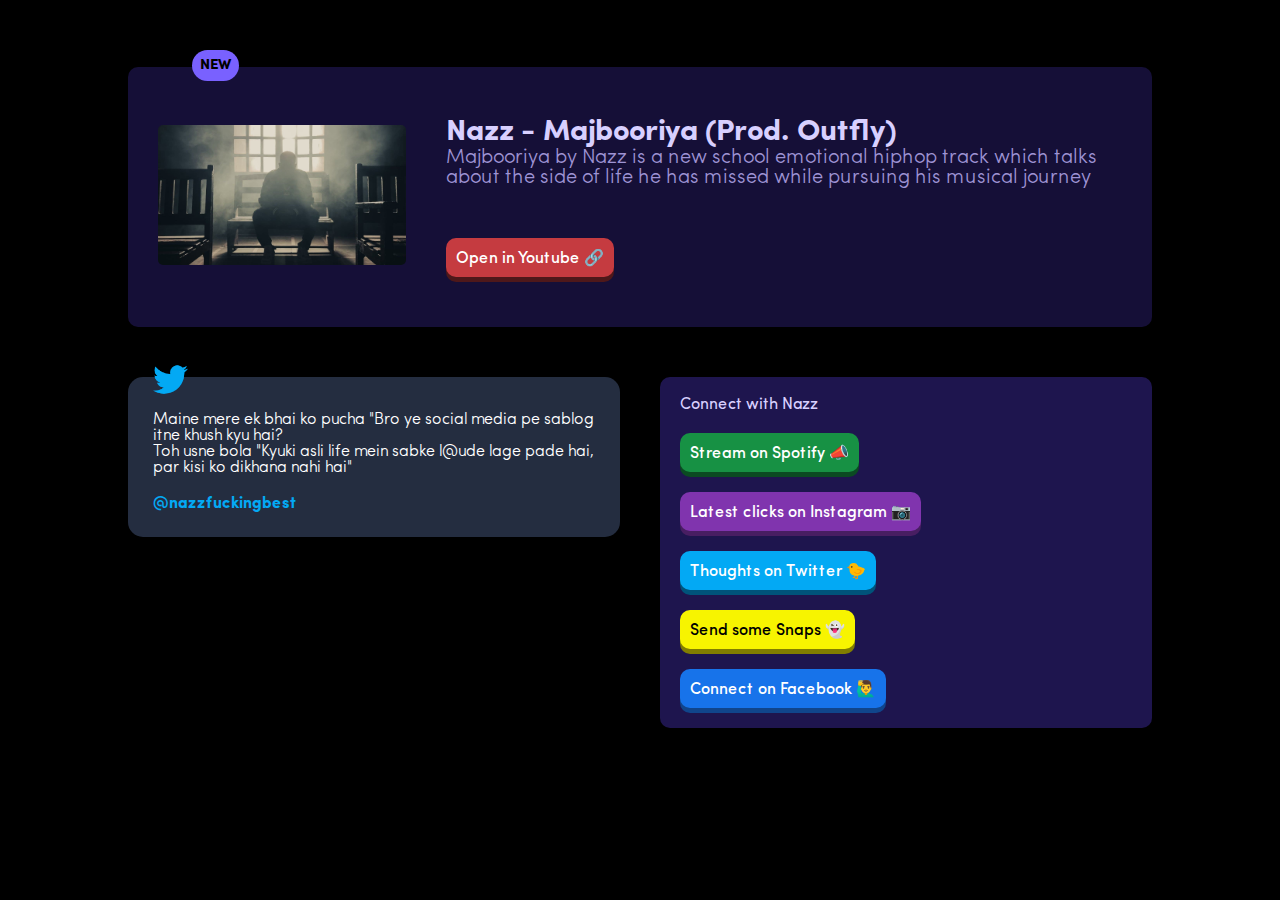
==== index.html @ 1843795e "Version 1" ====
<!DOCTYPE html>
<html lang="en">
  <head>
    <meta charset="UTF-8" />
    <meta http-equiv="X-UA-Compatible" content="IE=edge" />
    <meta name="viewport" content="width=device-width, initial-scale=1.0" />
    <title>Nazz</title>
    <link rel="stylesheet" href="assets/fonts/stylesheet.css" />
    <link rel="stylesheet" href="style.css" />
    <link rel="stylesheet" href="style-425.css" />
  </head>
  <body>
    <!-- <header>
        <p id="header-title">
           Nazz Fucking Best
        </p>
    </header> -->
    <div id="div-1">
      <div id="yt-head">
        <p id="yt-head-1">NEW</p>
      </div>
      <div id="youtube-wrap">
        <div id="thumbnail-div">
          <img
            id="yt-thumb"
            src="assets/images/majborriyathumb.jpg"
            alt="Youtube Thumbnail"
          />
        </div>
        <div id="yt-details-div">
          <p id="yt-title">Nazz - Majbooriya (Prod. Outfly)</p>
          <p id="yt-description">Majbooriya by Nazz is a new school emotional hiphop track which talks about the side of life he has missed while pursuing his musical journey</p>
          <div id="yt-bt-div">
            <p>Open in Youtube 🔗</p>
          </div>
        </div>
      </div>
    </div>
    <div id="div-2">
        <div id="tweet-wrap">
            <img id="d2-t-icon" src="assets/images/twitter.png" alt="" srcset="">
            <p id="tweet-text">
                Maine mere ek bhai ko pucha "Bro ye social media pe sablog itne khush kyu hai? <br/>Toh usne bola "Kyuki asli life mein sabke l@ude lage pade hai, par kisi ko dikhana nahi hai"
            </p>
            <a href="https://twitter.com/nazzfuckingbest"><p id="twt-name">@nazzfuckingbest</p></a>
        </div>
        <div id="social-wrap">
            <p>Connect with Nazz</p>
            <div>
                <div class="soc-button"><p>Stream on Spotify 📣</p></div>
                <div class="soc-button"><p>Latest clicks on Instagram 📷</p></div>
                <div class="soc-button"><p>Thoughts on Twitter 🐤</p></div>
                <div class="soc-button"><p>Send some Snaps 👻</p></div>
                <div class="soc-button"><p>Connect on Facebook 🙋‍♂️</p></div>
            </div>
        </div>
    </div>
  </body>
  <script src="script.js"></script>
</html>
---- assets/fonts/stylesheet.css ----
@font-face {
    font-family: 'Recoleta';
    src: url('Recoleta-Regular.eot');
    src: local('Recoleta Regular'), local('Recoleta-Regular'),
        url('Recoleta-Regular.eot?#iefix') format('embedded-opentype'),
        url('Recoleta-Regular.woff') format('woff'),
        url('Recoleta-Regular.ttf') format('truetype');
    font-weight: normal;
    font-style: normal;
}

@font-face {
    font-family: 'Recoleta Alt';
    src: url('RecoletaAlt-Medium.eot');
    src: local('Recoleta Alt Medium'), local('RecoletaAlt-Medium'),
        url('RecoletaAlt-Medium.eot?#iefix') format('embedded-opentype'),
        url('RecoletaAlt-Medium.woff') format('woff'),
        url('RecoletaAlt-Medium.ttf') format('truetype');
    font-weight: 500;
    font-style: normal;
}

@font-face {
    font-family: 'Recoleta Alt';
    src: url('RecoletaAlt-Black.eot');
    src: local('Recoleta Alt Black'), local('RecoletaAlt-Black'),
        url('RecoletaAlt-Black.eot?#iefix') format('embedded-opentype'),
        url('RecoletaAlt-Black.woff') format('woff'),
        url('RecoletaAlt-Black.ttf') format('truetype');
    font-weight: 900;
    font-style: normal;
}

@font-face {
    font-family: 'Recoleta';
    src: url('Recoleta-Medium.eot');
    src: local('Recoleta Medium'), local('Recoleta-Medium'),
        url('Recoleta-Medium.eot?#iefix') format('embedded-opentype'),
        url('Recoleta-Medium.woff') format('woff'),
        url('Recoleta-Medium.ttf') format('truetype');
    font-weight: 500;
    font-style: normal;
}

@font-face {
    font-family: 'Recoleta Alt';
    src: url('RecoletaAlt-Thin.eot');
    src: local('Recoleta Alt Thin'), local('RecoletaAlt-Thin'),
        url('RecoletaAlt-Thin.eot?#iefix') format('embedded-opentype'),
        url('RecoletaAlt-Thin.woff') format('woff'),
        url('RecoletaAlt-Thin.ttf') format('truetype');
    font-weight: 100;
    font-style: normal;
}

@font-face {
    font-family: 'Recoleta';
    src: url('Recoleta-Thin.eot');
    src: local('Recoleta Thin'), local('Recoleta-Thin'),
        url('Recoleta-Thin.eot?#iefix') format('embedded-opentype'),
        url('Recoleta-Thin.woff') format('woff'),
        url('Recoleta-Thin.ttf') format('truetype');
    font-weight: 100;
    font-style: normal;
}

@font-face {
    font-family: 'Recoleta Alt';
    src: url('RecoletaAlt-SemiBold.eot');
    src: local('Recoleta Alt SemiBold'), local('RecoletaAlt-SemiBold'),
        url('RecoletaAlt-SemiBold.eot?#iefix') format('embedded-opentype'),
        url('RecoletaAlt-SemiBold.woff') format('woff'),
        url('RecoletaAlt-SemiBold.ttf') format('truetype');
    font-weight: 600;
    font-style: normal;
}

@font-face {
    font-family: 'Recoleta Alt';
    src: url('RecoletaAlt-Bold.eot');
    src: local('Recoleta Alt Bold'), local('RecoletaAlt-Bold'),
        url('RecoletaAlt-Bold.eot?#iefix') format('embedded-opentype'),
        url('RecoletaAlt-Bold.woff') format('woff'),
        url('RecoletaAlt-Bold.ttf') format('truetype');
    font-weight: bold;
    font-style: normal;
}

@font-face {
    font-family: 'Recoleta';
    src: url('Recoleta-Black.eot');
    src: local('Recoleta Black'), local('Recoleta-Black'),
        url('Recoleta-Black.eot?#iefix') format('embedded-opentype'),
        url('Recoleta-Black.woff') format('woff'),
        url('Recoleta-Black.ttf') format('truetype');
    font-weight: 900;
    font-style: normal;
}

@font-face {
    font-family: 'Recoleta';
    src: url('Recoleta-SemiBold.eot');
    src: local('Recoleta SemiBold'), local('Recoleta-SemiBold'),
        url('Recoleta-SemiBold.eot?#iefix') format('embedded-opentype'),
        url('Recoleta-SemiBold.woff') format('woff'),
        url('Recoleta-SemiBold.ttf') format('truetype');
    font-weight: 600;
    font-style: normal;
}

@font-face {
    font-family: 'Recoleta';
    src: url('Recoleta-Bold.eot');
    src: local('Recoleta Bold'), local('Recoleta-Bold'),
        url('Recoleta-Bold.eot?#iefix') format('embedded-opentype'),
        url('Recoleta-Bold.woff') format('woff'),
        url('Recoleta-Bold.ttf') format('truetype');
    font-weight: bold;
    font-style: normal;
}

@font-face {
    font-family: 'Recoleta Alt';
    src: url('RecoletaAlt-Light.eot');
    src: local('Recoleta Alt Light'), local('RecoletaAlt-Light'),
        url('RecoletaAlt-Light.eot?#iefix') format('embedded-opentype'),
        url('RecoletaAlt-Light.woff') format('woff'),
        url('RecoletaAlt-Light.ttf') format('truetype');
    font-weight: 300;
    font-style: normal;
}

@font-face {
    font-family: 'Recoleta Alt';
    src: url('RecoletaAlt-Regular.eot');
    src: local('Recoleta Alt Regular'), local('RecoletaAlt-Regular'),
        url('RecoletaAlt-Regular.eot?#iefix') format('embedded-opentype'),
        url('RecoletaAlt-Regular.woff') format('woff'),
        url('RecoletaAlt-Regular.ttf') format('truetype');
    font-weight: normal;
    font-style: normal;
}

@font-face {
    font-family: 'Recoleta';
    src: url('Recoleta-Light.eot');
    src: local('Recoleta Light'), local('Recoleta-Light'),
        url('Recoleta-Light.eot?#iefix') format('embedded-opentype'),
        url('Recoleta-Light.woff') format('woff'),
        url('Recoleta-Light.ttf') format('truetype');
    font-weight: 300;
    font-style: normal;
}

/* This stylesheet generated by Transfonter (https://transfonter.org) on December 7, 2017 3:12 PM */

@font-face {
    font-family: 'Sofia Pro';
    src: url('SofiaProBold.eot');
    src: local('Sofia Pro Bold'), local('SofiaProBold'),
        url('SofiaProBold.eot?#iefix') format('embedded-opentype'),
        url('SofiaProBold.woff') format('woff'),
        url('SofiaProBold.ttf') format('truetype');
    font-weight: bold;
    font-style: normal;
}

@font-face {
    font-family: 'Sofia Pro';
    src: url('SofiaProExtraLight.eot');
    src: local('Sofia Pro ExtraLight'), local('SofiaProExtraLight'),
        url('SofiaProExtraLight.eot?#iefix') format('embedded-opentype'),
        url('SofiaProExtraLight.woff') format('woff'),
        url('SofiaProExtraLight.ttf') format('truetype');
    font-weight: 200;
    font-style: normal;
}

@font-face {
    font-family: 'Sofia Pro';
    src: url('SofiaProBold-Italic.eot');
    src: local('Sofia Pro Bold Italic'), local('SofiaProBold-Italic'),
        url('SofiaProBold-Italic.eot?#iefix') format('embedded-opentype'),
        url('SofiaProBold-Italic.woff') format('woff'),
        url('SofiaProBold-Italic.ttf') format('truetype');
    font-weight: bold;
    font-style: italic;
}

@font-face {
    font-family: 'Sofia Pro';
    src: url('SofiaProRegular.eot');
    src: local('Sofia Pro Regular'), local('SofiaProRegular'),
        url('SofiaProRegular.eot?#iefix') format('embedded-opentype'),
        url('SofiaProRegular.woff') format('woff'),
        url('SofiaProRegular.ttf') format('truetype');
    font-weight: normal;
    font-style: normal;
}

@font-face {
    font-family: 'Sofia Pro';
    src: url('SofiaProMedium-Italic.eot');
    src: local('Sofia Pro Medium Italic'), local('SofiaProMedium-Italic'),
        url('SofiaProMedium-Italic.eot?#iefix') format('embedded-opentype'),
        url('SofiaProMedium-Italic.woff') format('woff'),
        url('SofiaProMedium-Italic.ttf') format('truetype');
    font-weight: 500;
    font-style: italic;
}

@font-face {
    font-family: 'Sofia Pro';
    src: url('SofiaProExtraLight-Italic.eot');
    src: local('Sofia Pro ExtraLight Italic'), local('SofiaProExtraLight-Italic'),
        url('SofiaProExtraLight-Italic.eot?#iefix') format('embedded-opentype'),
        url('SofiaProExtraLight-Italic.woff') format('woff'),
        url('SofiaProExtraLight-Italic.ttf') format('truetype');
    font-weight: 200;
    font-style: italic;
}

@font-face {
    font-family: 'Sofia Pro';
    src: url('SofiaProMedium.eot');
    src: local('Sofia Pro Medium'), local('SofiaProMedium'),
        url('SofiaProMedium.eot?#iefix') format('embedded-opentype'),
        url('SofiaProMedium.woff') format('woff'),
        url('SofiaProMedium.ttf') format('truetype');
    font-weight: 500;
    font-style: normal;
}

@font-face {
    font-family: 'Sofia Pro';
    src: url('SofiaProUltraLight-Italic.eot');
    src: local('Sofia Pro UltraLight Italic'), local('SofiaProUltraLight-Italic'),
        url('SofiaProUltraLight-Italic.eot?#iefix') format('embedded-opentype'),
        url('SofiaProUltraLight-Italic.woff') format('woff'),
        url('SofiaProUltraLight-Italic.ttf') format('truetype');
    font-weight: 200;
    font-style: italic;
}

@font-face {
    font-family: 'Sofia Pro';
    src: url('SofiaProLight-Italic.eot');
    src: local('Sofia Pro Light Italic'), local('SofiaProLight-Italic'),
        url('SofiaProLight-Italic.eot?#iefix') format('embedded-opentype'),
        url('SofiaProLight-Italic.woff') format('woff'),
        url('SofiaProLight-Italic.ttf') format('truetype');
    font-weight: 300;
    font-style: italic;
}

@font-face {
    font-family: 'Sofia Pro';
    src: url('SofiaProBlack.eot');
    src: local('Sofia Pro Black'), local('SofiaProBlack'),
        url('SofiaProBlack.eot?#iefix') format('embedded-opentype'),
        url('SofiaProBlack.woff') format('woff'),
        url('SofiaProBlack.ttf') format('truetype');
    font-weight: 900;
    font-style: normal;
}

@font-face {
    font-family: 'Sofia Pro';
    src: url('SofiaProUltraLight.eot');
    src: local('Sofia Pro UltraLight'), local('SofiaProUltraLight'),
        url('SofiaProUltraLight.eot?#iefix') format('embedded-opentype'),
        url('SofiaProUltraLight.woff') format('woff'),
        url('SofiaProUltraLight.ttf') format('truetype');
    font-weight: 200;
    font-style: normal;
}

@font-face {
    font-family: 'Sofia Pro';
    src: url('SofiaProBlack-Italic.eot');
    src: local('Sofia Pro Black Italic'), local('SofiaProBlack-Italic'),
        url('SofiaProBlack-Italic.eot?#iefix') format('embedded-opentype'),
        url('SofiaProBlack-Italic.woff') format('woff'),
        url('SofiaProBlack-Italic.ttf') format('truetype');
    font-weight: 900;
    font-style: italic;
}

@font-face {
    font-family: 'Sofia Pro Semi';
    src: url('SofiaProSemiBold-Italic.eot');
    src: local('Sofia Pro Semi Bold Italic'), local('SofiaProSemiBold-Italic'),
        url('SofiaProSemiBold-Italic.eot?#iefix') format('embedded-opentype'),
        url('SofiaProSemiBold-Italic.woff') format('woff'),
        url('SofiaProSemiBold-Italic.ttf') format('truetype');
    font-weight: 600;
    font-style: italic;
}

@font-face {
    font-family: 'Sofia Pro';
    src: url('SofiaProLight.eot');
    src: local('Sofia Pro Light'), local('SofiaProLight'),
        url('SofiaProLight.eot?#iefix') format('embedded-opentype'),
        url('SofiaProLight.woff') format('woff'),
        url('SofiaProLight.ttf') format('truetype');
    font-weight: 300;
    font-style: normal;
}

@font-face {
    font-family: 'Sofia Pro Semi';
    src: url('SofiaProSemiBold.eot');
    src: local('Sofia Pro Semi Bold'), local('SofiaProSemiBold'),
        url('SofiaProSemiBold.eot?#iefix') format('embedded-opentype'),
        url('SofiaProSemiBold.woff') format('woff'),
        url('SofiaProSemiBold.ttf') format('truetype');
    font-weight: 600;
    font-style: normal;
}

@font-face {
    font-family: 'Sofia Pro';
    src: url('SofiaProRegular-Italic.eot');
    src: local('Sofia Pro Regular Italic'), local('SofiaProRegular-Italic'),
        url('SofiaProRegular-Italic.eot?#iefix') format('embedded-opentype'),
        url('SofiaProRegular-Italic.woff') format('woff'),
        url('SofiaProRegular-Italic.ttf') format('truetype');
    font-weight: normal;
    font-style: italic;
}
---- style.css ----
*{
    padding: 0;
    margin: 0;
    box-sizing: border-box;

    -webkit-tap-highlight-color: transparent;
    -webkit-touch-callout: none;
    -webkit-user-select: none; 
     -khtml-user-select: none; 
       -moz-user-select: none; 
        -ms-user-select: none; 
            user-select: none; 
            outline: none !important;

    --white: white;
    --black: black;

    /* --color-1: #27104e;
    --color-2: #64379f;
    --color-3: #9854cb;
    --color-4: #ddacf5;
    --color-5: #75e8e7; */

    --color-1: #1e154e;
    --color-2: #150f37;
    --color-3: #d8d0ff;
    --color-3-1: #9e93d4;
    --color-4: #b0a2ff;
    --color-5: #7961ff;
    --color-5-1: #403298;
    --color-6: #f6656a;
    --color-6-1: #87373a;
    --color-6: #c53b40;
    --color-6-1: #4e181a;
    --color-7: #cbfdd3;
    --color-8: #242D40;
    --color-9: #9bb0db;
    --color-10: #03A9F4;
    --color-10-1: #00537a;
    --color-11: #179144;
    --color-11-1: #0b4a22;
    --color-12: #8034AE;
    --color-12-1: #481e62;
    --color-14: #F7F400;
    --color-14-1: #817e00;
    --color-15: #1773EA;
    --color-15-1: #10458b;
}

body{
    font-family: "Sofia Pro";
    display: flex;
    flex-direction: column;
    align-items: center;
    min-height: 100vh;
    background: var(--color-2);
    background: var(--black);
}

header{
    padding: 15px;
}

#header-title{
    font-family: "Recoleta";
    font-weight: 600;
    font-size: 25px;
    color: var(--color-3);
    color: var(--white);
    color: var(--color-6);
}

#div-1{
    display: flex;
    flex-direction: column;
    align-items: center;
    justify-content: center;
    margin-top: 50px;
}

#youtube-wrap{
    display: flex;
    flex-direction: row;
    align-items: center;
    /* justify-content: center; */
    width: 80% ;
    overflow: hidden;
    background: var(--color-2);
    padding: 20px;
    border-radius: 10px;
    color: var(--color-3);
}

#thumbnail-div{
    margin: 10px;
    width: 50%;
    overflow: hidden;
}

#yt-thumb{
    width: 100%;
    border-radius: 5px;
}

#yt-details-div{
    padding: 30px;
}

#yt-title{
    font-size: 30px;
    font-weight: 600;
}

#yt-description{
    font-size: 20px;
    font-weight: 300;
    color: var(--color-3-1);
}

#yt-bt-div{
    transition: 0.1s ease;
    margin-top: 50px;
    background: var(--color-6);
    width: max-content;
    padding: 10px;
    border-radius: 10px;
    box-shadow: 0px 5px 0px 0px var(--color-6-1);
    color: var(--white);
    font-weight: 500;
    cursor: pointer;
}

#yt-bt-div:active, #yt-bt-div:focus{
    box-shadow: none;
    translate: 0px 5px;
}

#yt-head{
    display: flex;
    flex-direction: row;
    width: 70%;
    margin-bottom: -14px;
    z-index: 2;
    /* align-items: center; */
    /* justify-content: center; */
}

#yt-head-1{
    background: var(--color-5);
    color: var(--black);
    padding: 8px;
    border-radius: 100px;
    font-size: 15px;
    font-weight: 600;
}

#div-2{
    display: flex;
    flex-direction: row;
    width: 100%;
    padding: 50px 10% 50px 10%;
    justify-content: space-between;
}

#tweet-wrap, #social-wrap{
    width: 48%;
    height: max-content;
}

#tweet-wrap{
    position: relative;
    background: var(--color-8);
    border-radius: 15px;
    padding: 25px;
    padding-top: 35px;
}

#d2-t-icon{
    height: 35px;
    position: absolute;
    top: -15px;
    left: 25px;
}

#tweet-text{
    color: var(--color-7);
    color: var(--white);
    font-weight: 300;
}

#twt-name{
    margin-top: 20px;
    font-weight: 600;
    color: var(--color-10);
}

#tweet-wrap a{
    text-decoration: none;
}

#social-wrap{
    border-radius: 10px;
    background: var(--color-1);
    padding: 20px;
    color: var(--color-3);
}

#soc-snap{
    padding: 10px;
    height: 70px;
    filter: drop-shadow(0px 5px 0px var(--black));
}

.soc-button{
    transition: 0.1s ease;
    padding: 10px;
    background: var(--color-6);
    width: max-content;
    border-radius: 10px;
    margin-top: 20px;
    box-shadow: 0px 5px 0px var(--color-6-1);
    font-weight: 500;
    color: var(--white);
    cursor: pointer;
}

.soc-button:nth-child(1){
    background: var(--color-11);
    box-shadow: 0px 5px 0px var(--color-11-1);
}

.soc-button:nth-child(2){
    background: var(--color-12);
    box-shadow: 0px 5px 0px var(--color-12-1);
}

.soc-button:nth-child(3){
    background: var(--color-10);
    box-shadow: 0px 5px 0px var(--color-10-1);
}

.soc-button:nth-child(4){
    background: var(--color-14);
    box-shadow: 0px 5px 0px var(--color-14-1);
    color: var(--black);
}

.soc-button:nth-child(5){
    background: var(--color-15);
    box-shadow: 0px 5px 0px var(--color-15-1);
}


.soc-button:active, .soc-button:focus{
    box-shadow: none;
    translate: 0px 5px;
}
---- style-425.css ----
@media (max-width:425px) {
    
    #div-1{
        margin-top: 30px;
    }

    #youtube-wrap{
        display: flex;
        flex-direction: column;
        width: 90%;
    }

    #thumbnail-div{
        width: 100%;
        overflow: hidden;
        margin: 0;
    }

    #yt-details-div{
        margin-top: 20px;
        padding: 0;
    }

    #yt-title{
        font-size: 25px;
        font-weight: 600;
    }
    
    #yt-description{
        font-size: 15px;
        margin-top: 10px;
    }

    #yt-bt-div{
        margin-top: 30px;
    }

    #yt-head{
        width: 80%;
        font-size: 12px;
        margin-bottom: -10px;
    }

    #div-2{
        flex-direction: column;
        padding: 50px 5% 50px 5%;
    }

    #tweet-wrap, #social-wrap{
        width: 100%;
        margin-bottom: 40px;
    }
}
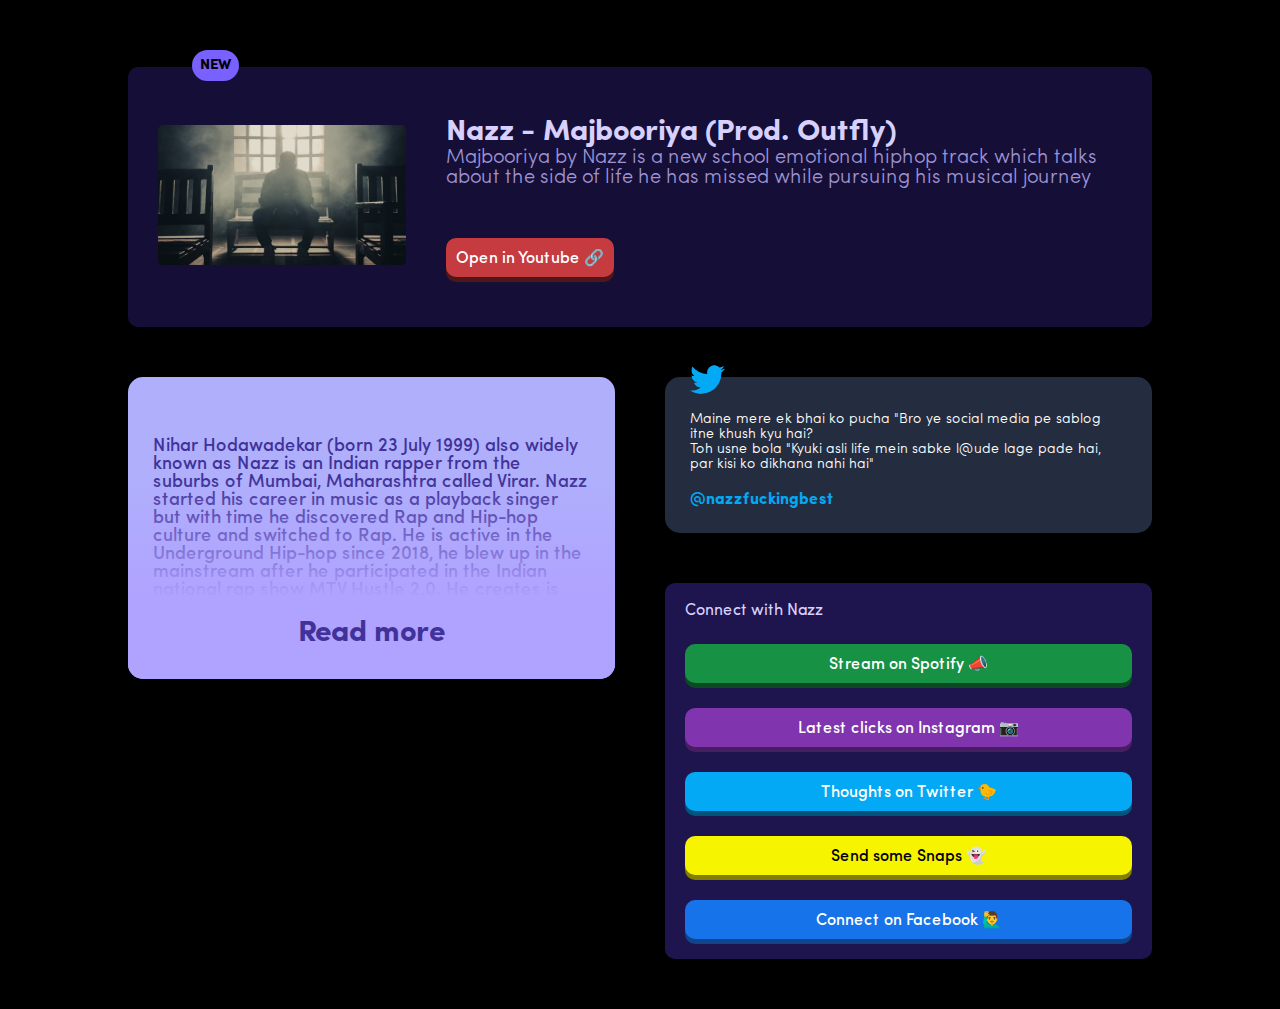
==== commit be57d3e3: "Update 2 batch 1" ====
--- a/index.html
+++ b/index.html
@@ -37,13 +37,34 @@
       </div>
     </div>
     <div id="div-2">
+      <div>
+        <div id="bio-wrap">
+          <div id="bio-img-div">
+            <img id="bio-img" src="assets/images/nazzwithcarcropped.png" alt="" srcset="">
+            <div id="bio-text-div">
+            <p id="bio-img-text">Nazz's life</p>
+          </div>
+          </div>
+          <div id="bio-info">
+            <p id="bio-text-1">
+              Nihar Hodawadekar (born 23 July 1999) also widely known as Nazz is an Indian rapper from the suburbs of Mumbai, Maharashtra called Virar. Nazz started his career in music as a playback singer but with time he discovered Rap and Hip-hop culture and switched to Rap. He is active in the Underground Hip-hop since 2018, he blew up in the mainstream after he participated in the Indian national rap show MTV Hustle 2.0. He creates is music across various sub-genres of Hihop and is a prominent veteran of Mumbai Underground Hip-hop scene.
+            </p>
+          </div>
+          <div id="read-more-div">
+            <p id="read-more">Read more</p>
+          </div>
+        </div>
+      </div>
+
+      <div>
         <div id="tweet-wrap">
-            <img id="d2-t-icon" src="assets/images/twitter.png" alt="" srcset="">
-            <p id="tweet-text">
-                Maine mere ek bhai ko pucha "Bro ye social media pe sablog itne khush kyu hai? <br/>Toh usne bola "Kyuki asli life mein sabke l@ude lage pade hai, par kisi ko dikhana nahi hai"
-            </p>
-            <a href="https://twitter.com/nazzfuckingbest"><p id="twt-name">@nazzfuckingbest</p></a>
-        </div>
+          <img id="d2-t-icon" src="assets/images/twitter.png" alt="" srcset="">
+          <p id="tweet-text">
+              Maine mere ek bhai ko pucha "Bro ye social media pe sablog itne khush kyu hai? <br/>Toh usne bola "Kyuki asli life mein sabke l@ude lage pade hai, par kisi ko dikhana nahi hai"
+          </p>
+          <a href="https://twitter.com/nazzfuckingbest"><p id="twt-name">@nazzfuckingbest</p></a>
+      </div>
+
         <div id="social-wrap">
             <p>Connect with Nazz</p>
             <div>
@@ -54,6 +75,7 @@
                 <div class="soc-button"><p>Connect on Facebook 🙋‍♂️</p></div>
             </div>
         </div>
+      </div>
     </div>
   </body>
   <script src="script.js"></script>
--- a/style.css
+++ b/style.css
@@ -48,6 +48,8 @@
 }
 
 body{
+    width: 100%;
+    overflow-x: hidden;
     font-family: "Sofia Pro";
     display: flex;
     flex-direction: column;
@@ -71,6 +73,7 @@
 }
 
 #div-1{
+    position: relative;
     display: flex;
     flex-direction: column;
     align-items: center;
@@ -89,6 +92,7 @@
     padding: 20px;
     border-radius: 10px;
     color: var(--color-3);
+    z-index: 10;
 }
 
 #thumbnail-div{
@@ -140,7 +144,7 @@
     flex-direction: row;
     width: 70%;
     margin-bottom: -14px;
-    z-index: 2;
+    z-index: 1000;
     /* align-items: center; */
     /* justify-content: center; */
 }
@@ -159,11 +163,15 @@
     flex-direction: row;
     width: 100%;
     padding: 50px 10% 50px 10%;
-    justify-content: space-between;
-}
-
-#tweet-wrap, #social-wrap{
-    width: 48%;
+    /* justify-content: space-between; */
+    flex-wrap: wrap;
+    display: grid;
+    grid-template-columns: 1fr 1fr;
+    gap: 50px;
+}
+
+#tweet-wrap, #social-wrap, #bio-wrap{
+    width: 100%;
     height: max-content;
 }
 
@@ -186,6 +194,7 @@
     color: var(--color-7);
     color: var(--white);
     font-weight: 300;
+    font-size: 14px;
 }
 
 #twt-name{
@@ -203,6 +212,7 @@
     background: var(--color-1);
     padding: 20px;
     color: var(--color-3);
+    margin-top: 50px;
 }
 
 #soc-snap{
@@ -216,8 +226,10 @@
     padding: 10px;
     background: var(--color-6);
     width: max-content;
+    width: 100%;
+    text-align: center;
     border-radius: 10px;
-    margin-top: 20px;
+    margin-top: 25px;
     box-shadow: 0px 5px 0px var(--color-6-1);
     font-weight: 500;
     color: var(--white);
@@ -254,4 +266,76 @@
 .soc-button:active, .soc-button:focus{
     box-shadow: none;
     translate: 0px 5px;
+}
+
+
+#bio-wrap{
+    position: relative;
+    background: var(--color-5-1);
+    background: #afaffc;
+    border-radius: 15px;
+    padding-top: 20px;
+    overflow: hidden;
+}
+
+#bio-img-div{
+    width: 100%;
+    height: auto;
+    overflow: hidden;
+    position: relative;
+}
+
+#bio-img{
+    width: 100%;
+    border-radius: 0px;
+    filter:saturate(0.9) hue-rotate(40deg);
+    position: inherit;
+    z-index: 10;
+    padding-top: 10px;
+}
+
+#bio-img-text{
+    font-size: 100px;
+    font-weight: 800;
+    font-family: "Recoleta";
+    color: var(--white);
+    padding-bottom: 60px;
+    position: absolute;
+    top: 0px;
+    z-index: 1;
+}
+
+#bio-text-div{
+    width: 100%;
+    display: flex;
+    flex-direction: column;
+    align-items: center;
+}
+
+#bio-info{
+    padding: 25px;
+    font-size: 18px;
+    color: var(--color-5-1);
+    font-weight: 500;
+}
+
+#read-more-div{
+    position: absolute;
+    bottom: 0;
+    left: 0;
+    width: 100%;
+    display: flex;
+    flex-direction: column;
+    align-items: center;
+    justify-content: flex-end;
+    height: 200px;
+    background: linear-gradient(360deg, var(--color-4) 40%, rgba(0,0,0,0) 100%);
+    cursor: pointer;
+}
+
+#read-more{
+    font-size: 30px;
+    padding-bottom: 30px;
+    font-weight: 600;
+    color: var(--color-5-1);
 }--- a/style-425.css
+++ b/style-425.css
@@ -1,5 +1,5 @@
 @media (max-width:425px) {
-    
+
     #div-1{
         margin-top: 30px;
     }
@@ -42,12 +42,27 @@
     }
 
     #div-2{
-        flex-direction: column;
         padding: 50px 5% 50px 5%;
+        grid-template-columns: 1fr;
+        gap: 0;
     }
 
-    #tweet-wrap, #social-wrap{
+    #tweet-wrap, #social-wrap, #bio-wrap{
         width: 100%;
-        margin-bottom: 40px;
+        margin-bottom: 50px;
     }
+
+    #social-wrap{
+        margin-top: 0;
+    }
+
+    #tweet-wrap > #tweet-text{
+        font-size: 15px;
+    }
+
+    #bio-img-text{
+        padding-bottom: 30px;
+        font-size: 60px;
+    }
+    
 }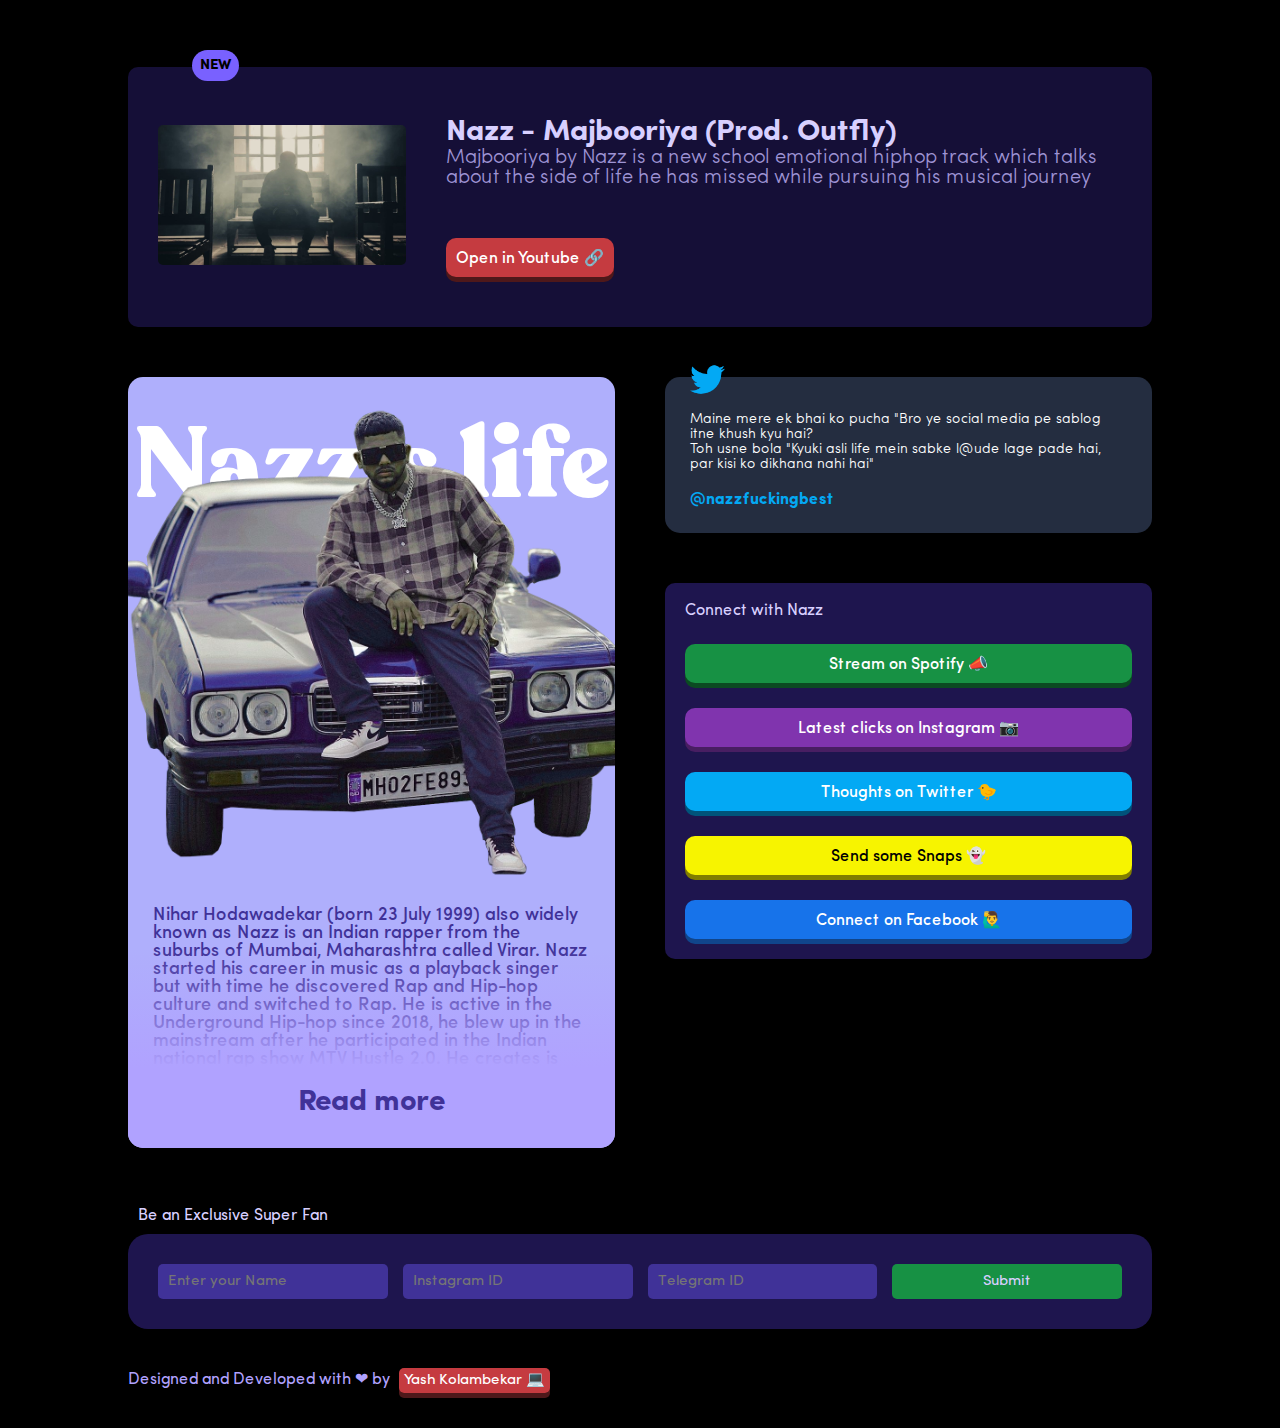
==== commit b57cc4d1: "Add files via upload" ====
--- a/index.html
+++ b/index.html
@@ -29,7 +29,11 @@
         </div>
         <div id="yt-details-div">
           <p id="yt-title">Nazz - Majbooriya (Prod. Outfly)</p>
-          <p id="yt-description">Majbooriya by Nazz is a new school emotional hiphop track which talks about the side of life he has missed while pursuing his musical journey</p>
+          <p id="yt-description">
+            Majbooriya by Nazz is a new school emotional hiphop track which
+            talks about the side of life he has missed while pursuing his
+            musical journey
+          </p>
           <div id="yt-bt-div">
             <p>Open in Youtube 🔗</p>
           </div>
@@ -40,14 +44,27 @@
       <div>
         <div id="bio-wrap">
           <div id="bio-img-div">
-            <img id="bio-img" src="assets/images/nazzwithcarcropped.png" alt="" srcset="">
+            <img
+              id="bio-img"
+              src="assets/images/nazzwithcarcropped.png"
+              alt=""
+              srcset=""
+            />
             <div id="bio-text-div">
-            <p id="bio-img-text">Nazz's life</p>
-          </div>
+              <p id="bio-img-text">Nazz's life</p>
+            </div>
           </div>
           <div id="bio-info">
             <p id="bio-text-1">
-              Nihar Hodawadekar (born 23 July 1999) also widely known as Nazz is an Indian rapper from the suburbs of Mumbai, Maharashtra called Virar. Nazz started his career in music as a playback singer but with time he discovered Rap and Hip-hop culture and switched to Rap. He is active in the Underground Hip-hop since 2018, he blew up in the mainstream after he participated in the Indian national rap show MTV Hustle 2.0. He creates is music across various sub-genres of Hihop and is a prominent veteran of Mumbai Underground Hip-hop scene.
+              Nihar Hodawadekar (born 23 July 1999) also widely known as Nazz is
+              an Indian rapper from the suburbs of Mumbai, Maharashtra called
+              Virar. Nazz started his career in music as a playback singer but
+              with time he discovered Rap and Hip-hop culture and switched to
+              Rap. He is active in the Underground Hip-hop since 2018, he blew
+              up in the mainstream after he participated in the Indian national
+              rap show MTV Hustle 2.0. He creates is music across various
+              sub-genres of Hihop and is a prominent veteran of Mumbai
+              Underground Hip-hop scene.
             </p>
           </div>
           <div id="read-more-div">
@@ -58,24 +75,45 @@
 
       <div>
         <div id="tweet-wrap">
-          <img id="d2-t-icon" src="assets/images/twitter.png" alt="" srcset="">
+          <img
+            id="d2-t-icon"
+            src="assets/images/twitter.png"
+            alt=""
+            srcset=""
+          />
           <p id="tweet-text">
-              Maine mere ek bhai ko pucha "Bro ye social media pe sablog itne khush kyu hai? <br/>Toh usne bola "Kyuki asli life mein sabke l@ude lage pade hai, par kisi ko dikhana nahi hai"
+            Maine mere ek bhai ko pucha "Bro ye social media pe sablog itne
+            khush kyu hai? <br />Toh usne bola "Kyuki asli life mein sabke l@ude
+            lage pade hai, par kisi ko dikhana nahi hai"
           </p>
-          <a href="https://twitter.com/nazzfuckingbest"><p id="twt-name">@nazzfuckingbest</p></a>
-      </div>
+          <a href="https://twitter.com/nazzfuckingbest"
+            ><p id="twt-name">@nazzfuckingbest</p></a
+          >
+        </div>
 
         <div id="social-wrap">
-            <p>Connect with Nazz</p>
-            <div>
-                <div class="soc-button"><p>Stream on Spotify 📣</p></div>
-                <div class="soc-button"><p>Latest clicks on Instagram 📷</p></div>
-                <div class="soc-button"><p>Thoughts on Twitter 🐤</p></div>
-                <div class="soc-button"><p>Send some Snaps 👻</p></div>
-                <div class="soc-button"><p>Connect on Facebook 🙋‍♂️</p></div>
-            </div>
+          <p>Connect with Nazz</p>
+          <div>
+            <div class="soc-button"><p>Stream on Spotify 📣</p></div>
+            <div class="soc-button"><p>Latest clicks on Instagram 📷</p></div>
+            <div class="soc-button"><p>Thoughts on Twitter 🐤</p></div>
+            <div class="soc-button"><p>Send some Snaps 👻</p></div>
+            <div class="soc-button"><p>Connect on Facebook 🙋‍♂️</p></div>
+          </div>
         </div>
       </div>
+    </div>
+    <div id="div-3">
+      <p>Be an Exclusive Super Fan</p>
+      <form action="https://send.pageclip.co/9Oewb1iL5Luo3xaMMtEFUdb4bxVUqL4c/superfan-form" method="post">
+        <input type="text" name="name" placeholder="Enter your Name" />
+        <input type="text" name="instagram" placeholder="Instagram ID" />
+        <input type="text" name="instagram" placeholder="Telegram ID" />
+        <input type="submit" name="" id="" />
+      </form>
+    </div>
+    <div id="footer">
+      Designed and Developed with ❤ by <span id="yash">Yash Kolambekar 💻</span>
     </div>
   </body>
   <script src="script.js"></script>
--- a/style.css
+++ b/style.css
@@ -338,4 +338,70 @@
     padding-bottom: 30px;
     font-weight: 600;
     color: var(--color-5-1);
-}+}
+
+#div-3{
+    width: 100%;
+    min-height: 100px;
+    display: flex;
+    flex-direction: column;
+    align-items: center;
+    justify-content: center;
+}
+
+#div-3 > p{
+    color: var(--color-3);
+    align-self: flex-start;
+    margin-left: 10%;
+    padding: 10px;
+}
+
+#div-3 > form{
+    width: 80%;
+    background: var(--color-1);
+    padding: 30px;
+    border-radius: 20px;
+    display: flex;
+    flex-direction: row;
+    align-items: center;
+    justify-content: space-between;
+}
+
+#div-3 > form > input{
+    font-family: "Sofia Pro", sans-serif;
+    outline: none;
+    padding: 10px;
+    border: none;
+    font-size: 15px;
+    background: var(--color-5-1);
+    color: var(--color-3);
+    border-radius: 5px;
+    width: 100%;
+    margin-right: 15px;
+}
+
+#div-3 > form > input:nth-child(4){
+    margin-right: 0;
+    cursor: pointer;
+    background: var(--color-11);
+}
+
+#footer{
+    width: 100%;
+    padding: 40px 10%;
+    color: var(--color-4);
+    z-index: 1000000;
+}
+
+#footer > #yash{
+    transition: 1s ease;
+    background: var(--color-6);
+    padding: 5px;
+    color: var(--white);
+    margin-left: 5px;
+    border-radius: 5px;
+    box-shadow: 0px 5px 0px var(--color-6-1);
+    cursor: pointer;
+    white-space: nowrap;
+    font-size: 15px;
+}
--- a/style-425.css
+++ b/style-425.css
@@ -64,5 +64,33 @@
         padding-bottom: 30px;
         font-size: 60px;
     }
+
+    #div-2{
+        padding-bottom: 0;
+    }
+
+    #div-3{
+        padding-top: 0px;
+    }
     
+    #div-3 > form{
+        flex-direction: column;
+        width: 90%;
+        padding: 30px;
+    }
+
+    #div-3 > form > input{
+        margin-right: 0;
+        margin-bottom: 20px;
+        padding: 10px 20px;
+    }
+
+    #div-3 > form > input:nth-child(4){
+        margin-bottom: 0;    
+    }
+
+    #footer, #footer > #yash{
+        font-size: 11px;
+        box-shadow: 0px 3px 0px var(--color-6-1);
+    }
 }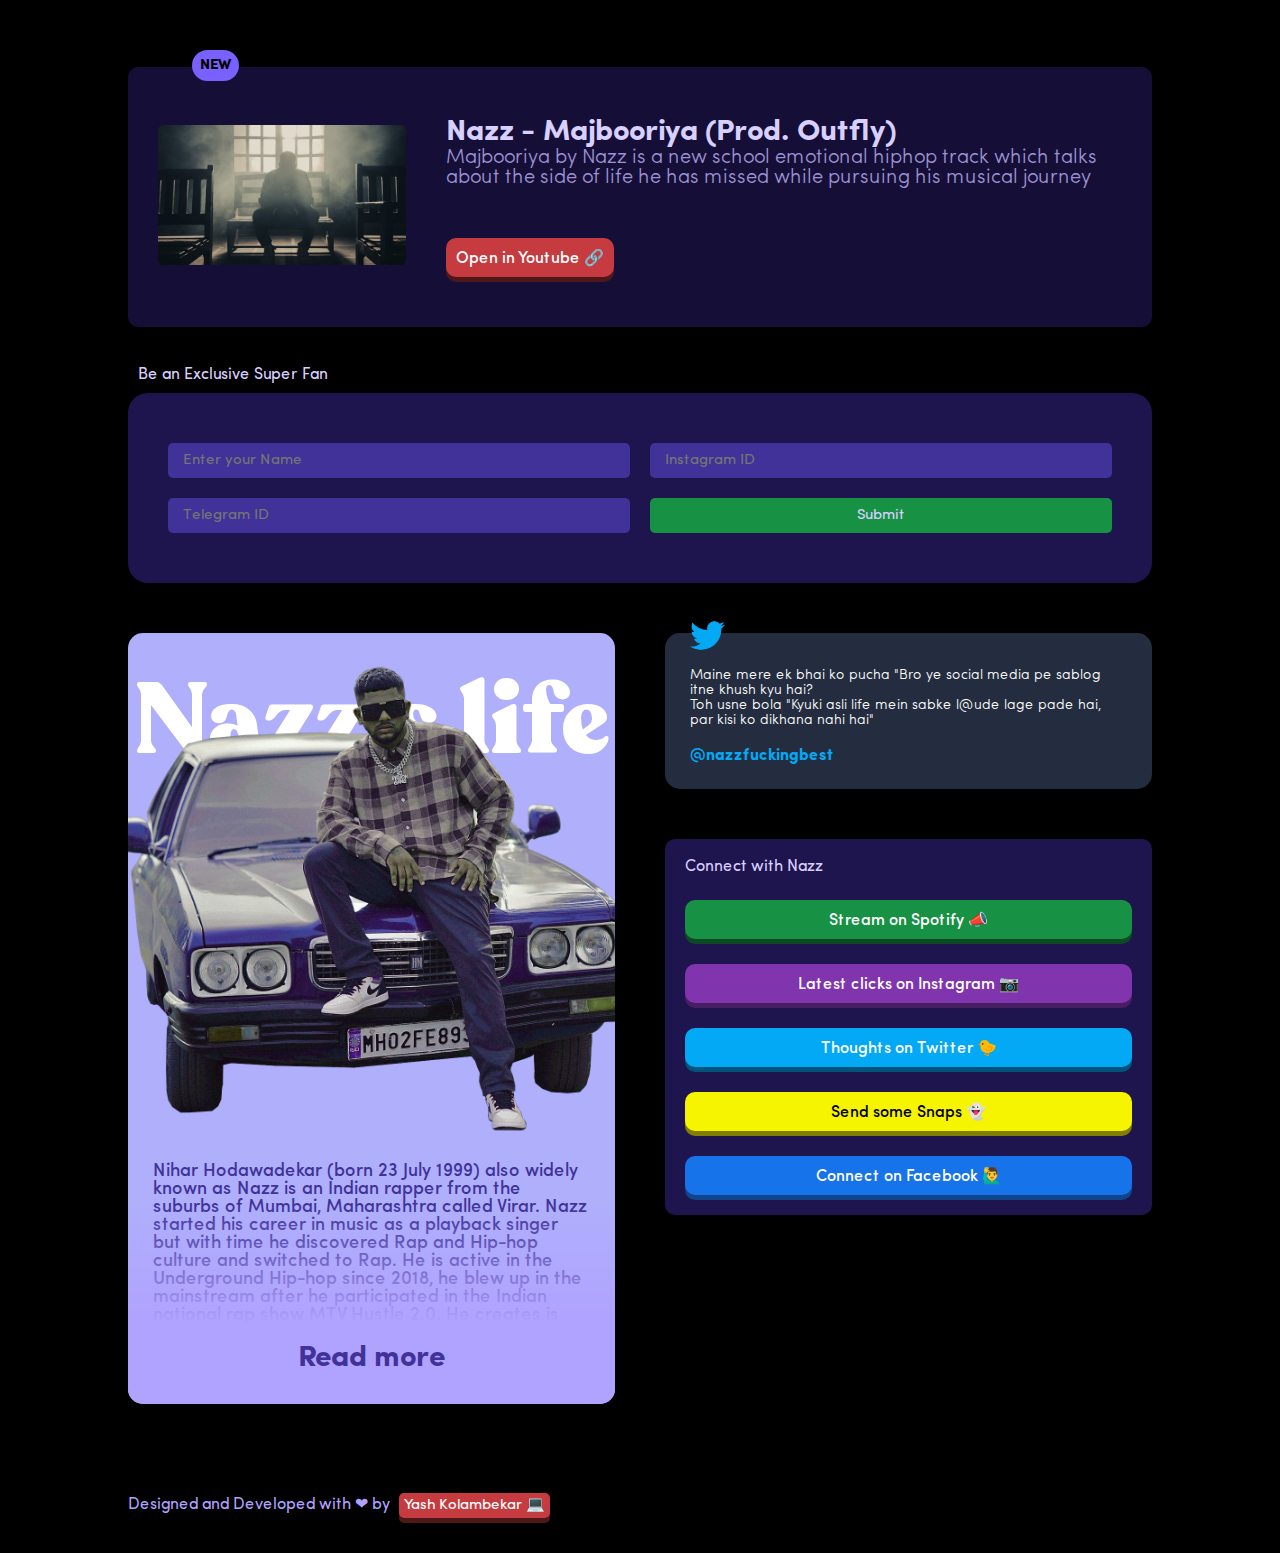
==== commit 541a12ec: "Add files via upload" ====
--- a/index.html
+++ b/index.html
@@ -10,11 +10,6 @@
     <link rel="stylesheet" href="style-425.css" />
   </head>
   <body>
-    <!-- <header>
-        <p id="header-title">
-           Nazz Fucking Best
-        </p>
-    </header> -->
     <div id="div-1">
       <div id="yt-head">
         <p id="yt-head-1">NEW</p>
@@ -34,11 +29,20 @@
             talks about the side of life he has missed while pursuing his
             musical journey
           </p>
-          <div id="yt-bt-div">
+          <div class="count-btn" id="yt-bt-div">
             <p>Open in Youtube 🔗</p>
           </div>
         </div>
       </div>
+    </div>
+    <div id="div-3">
+      <p>Be an Exclusive Super Fan</p>
+      <form action="https://io.yash.codes/nazzmusicme/superfanform/" method="post">
+        <input required type="text" name="name" placeholder="Enter your Name" />
+        <input required type="text" name="insta" placeholder="Instagram ID" />
+        <input type="text" name="telegram" placeholder="Telegram ID" />
+        <input type="submit" name="submit" id="" />
+      </form>
     </div>
     <div id="div-2">
       <div>
@@ -67,7 +71,7 @@
               Underground Hip-hop scene.
             </p>
           </div>
-          <div id="read-more-div">
+          <div class="count-btn" id="read-more-div">
             <p id="read-more">Read more</p>
           </div>
         </div>
@@ -94,26 +98,21 @@
         <div id="social-wrap">
           <p>Connect with Nazz</p>
           <div>
-            <div class="soc-button"><p>Stream on Spotify 📣</p></div>
-            <div class="soc-button"><p>Latest clicks on Instagram 📷</p></div>
-            <div class="soc-button"><p>Thoughts on Twitter 🐤</p></div>
-            <div class="soc-button"><p>Send some Snaps 👻</p></div>
-            <div class="soc-button"><p>Connect on Facebook 🙋‍♂️</p></div>
+            <div class="count-btn soc-button"><p>Stream on Spotify 📣</p></div>
+            <div class="count-btn soc-button"><p>Latest clicks on Instagram 📷</p></div>
+            <div class="count-btn soc-button"><p>Thoughts on Twitter 🐤</p></div>
+            <div class="count-btn soc-button"><p>Send some Snaps 👻</p></div>
+            <div class="count-btn soc-button"><p>Connect on Facebook 🙋‍♂️</p></div>
           </div>
         </div>
       </div>
     </div>
-    <div id="div-3">
-      <p>Be an Exclusive Super Fan</p>
-      <form action="https://send.pageclip.co/9Oewb1iL5Luo3xaMMtEFUdb4bxVUqL4c/superfan-form" method="post">
-        <input type="text" name="name" placeholder="Enter your Name" />
-        <input type="text" name="instagram" placeholder="Instagram ID" />
-        <input type="text" name="instagram" placeholder="Telegram ID" />
-        <input type="submit" name="" id="" />
-      </form>
+    <div id="footer">
+      Designed and Developed with ❤ by <span class="count-btn" id="yash">Yash Kolambekar 💻</span>
     </div>
-    <div id="footer">
-      Designed and Developed with ❤ by <span id="yash">Yash Kolambekar 💻</span>
+    <div id="message">
+      <div class="m-m suc">Submitted Succesfully</div>
+      <div class="m-m fail">Submission Failed</div>
     </div>
   </body>
   <script src="script.js"></script>
--- a/style.css
+++ b/style.css
@@ -1,12 +1,19 @@
+/*
+* Prefixed by https://autoprefixer.github.io
+* PostCSS: v8.4.14,
+* Autoprefixer: v10.4.7
+* Browsers: last 2 version
+*/
+
 *{
     padding: 0;
     margin: 0;
-    box-sizing: border-box;
+    -webkit-box-sizing: border-box;
+            box-sizing: border-box;
 
     -webkit-tap-highlight-color: transparent;
     -webkit-touch-callout: none;
     -webkit-user-select: none; 
-     -khtml-user-select: none; 
        -moz-user-select: none; 
         -ms-user-select: none; 
             user-select: none; 
@@ -14,12 +21,6 @@
 
     --white: white;
     --black: black;
-
-    /* --color-1: #27104e;
-    --color-2: #64379f;
-    --color-3: #9854cb;
-    --color-4: #ddacf5;
-    --color-5: #75e8e7; */
 
     --color-1: #1e154e;
     --color-2: #150f37;
@@ -51,9 +52,16 @@
     width: 100%;
     overflow-x: hidden;
     font-family: "Sofia Pro";
-    display: flex;
-    flex-direction: column;
-    align-items: center;
+    display: -webkit-box;
+    display: -ms-flexbox;
+    display: flex;
+    -webkit-box-orient: vertical;
+    -webkit-box-direction: normal;
+        -ms-flex-direction: column;
+            flex-direction: column;
+    -webkit-box-align: center;
+        -ms-flex-align: center;
+            align-items: center;
     min-height: 100vh;
     background: var(--color-2);
     background: var(--black);
@@ -74,18 +82,33 @@
 
 #div-1{
     position: relative;
-    display: flex;
-    flex-direction: column;
-    align-items: center;
-    justify-content: center;
+    display: -webkit-box;
+    display: -ms-flexbox;
+    display: flex;
+    -webkit-box-orient: vertical;
+    -webkit-box-direction: normal;
+        -ms-flex-direction: column;
+            flex-direction: column;
+    -webkit-box-align: center;
+        -ms-flex-align: center;
+            align-items: center;
+    -webkit-box-pack: center;
+        -ms-flex-pack: center;
+            justify-content: center;
     margin-top: 50px;
 }
 
 #youtube-wrap{
-    display: flex;
-    flex-direction: row;
-    align-items: center;
-    /* justify-content: center; */
+    display: -webkit-box;
+    display: -ms-flexbox;
+    display: flex;
+    -webkit-box-orient: horizontal;
+    -webkit-box-direction: normal;
+        -ms-flex-direction: row;
+            flex-direction: row;
+    -webkit-box-align: center;
+        -ms-flex-align: center;
+            align-items: center;
     width: 80% ;
     overflow: hidden;
     background: var(--color-2);
@@ -122,31 +145,39 @@
 }
 
 #yt-bt-div{
+    -webkit-transition: 0.1s ease;
     transition: 0.1s ease;
     margin-top: 50px;
     background: var(--color-6);
+    width: -webkit-max-content;
+    width: -moz-max-content;
     width: max-content;
     padding: 10px;
     border-radius: 10px;
-    box-shadow: 0px 5px 0px 0px var(--color-6-1);
+    -webkit-box-shadow: 0px 5px 0px 0px var(--color-6-1);
+            box-shadow: 0px 5px 0px 0px var(--color-6-1);
     color: var(--white);
     font-weight: 500;
     cursor: pointer;
 }
 
 #yt-bt-div:active, #yt-bt-div:focus{
-    box-shadow: none;
+    -webkit-box-shadow: none;
+            box-shadow: none;
     translate: 0px 5px;
 }
 
 #yt-head{
-    display: flex;
-    flex-direction: row;
+    display: -webkit-box;
+    display: -ms-flexbox;
+    display: flex;
+    -webkit-box-orient: horizontal;
+    -webkit-box-direction: normal;
+        -ms-flex-direction: row;
+            flex-direction: row;
     width: 70%;
     margin-bottom: -14px;
     z-index: 1000;
-    /* align-items: center; */
-    /* justify-content: center; */
 }
 
 #yt-head-1{
@@ -159,19 +190,28 @@
 }
 
 #div-2{
-    display: flex;
-    flex-direction: row;
+    display: -webkit-box;
+    display: -ms-flexbox;
+    display: flex;
+    -webkit-box-orient: horizontal;
+    -webkit-box-direction: normal;
+        -ms-flex-direction: row;
+            flex-direction: row;
     width: 100%;
     padding: 50px 10% 50px 10%;
-    /* justify-content: space-between; */
-    flex-wrap: wrap;
+    -ms-flex-wrap: wrap;
+        flex-wrap: wrap;
+    display: -ms-grid;
     display: grid;
+    -ms-grid-columns: 1fr 50px 1fr;
     grid-template-columns: 1fr 1fr;
     gap: 50px;
 }
 
 #tweet-wrap, #social-wrap, #bio-wrap{
     width: 100%;
+    height: -webkit-max-content;
+    height: -moz-max-content;
     height: max-content;
 }
 
@@ -218,19 +258,24 @@
 #soc-snap{
     padding: 10px;
     height: 70px;
-    filter: drop-shadow(0px 5px 0px var(--black));
+    -webkit-filter: drop-shadow(0px 5px 0px var(--black));
+            filter: drop-shadow(0px 5px 0px var(--black));
 }
 
 .soc-button{
+    -webkit-transition: 0.1s ease;
     transition: 0.1s ease;
     padding: 10px;
     background: var(--color-6);
+    width: -webkit-max-content;
+    width: -moz-max-content;
     width: max-content;
     width: 100%;
     text-align: center;
     border-radius: 10px;
     margin-top: 25px;
-    box-shadow: 0px 5px 0px var(--color-6-1);
+    -webkit-box-shadow: 0px 5px 0px var(--color-6-1);
+            box-shadow: 0px 5px 0px var(--color-6-1);
     font-weight: 500;
     color: var(--white);
     cursor: pointer;
@@ -238,33 +283,39 @@
 
 .soc-button:nth-child(1){
     background: var(--color-11);
-    box-shadow: 0px 5px 0px var(--color-11-1);
+    -webkit-box-shadow: 0px 5px 0px var(--color-11-1);
+            box-shadow: 0px 5px 0px var(--color-11-1);
 }
 
 .soc-button:nth-child(2){
     background: var(--color-12);
-    box-shadow: 0px 5px 0px var(--color-12-1);
+    -webkit-box-shadow: 0px 5px 0px var(--color-12-1);
+            box-shadow: 0px 5px 0px var(--color-12-1);
 }
 
 .soc-button:nth-child(3){
     background: var(--color-10);
-    box-shadow: 0px 5px 0px var(--color-10-1);
+    -webkit-box-shadow: 0px 5px 0px var(--color-10-1);
+            box-shadow: 0px 5px 0px var(--color-10-1);
 }
 
 .soc-button:nth-child(4){
     background: var(--color-14);
-    box-shadow: 0px 5px 0px var(--color-14-1);
+    -webkit-box-shadow: 0px 5px 0px var(--color-14-1);
+            box-shadow: 0px 5px 0px var(--color-14-1);
     color: var(--black);
 }
 
 .soc-button:nth-child(5){
     background: var(--color-15);
-    box-shadow: 0px 5px 0px var(--color-15-1);
+    -webkit-box-shadow: 0px 5px 0px var(--color-15-1);
+            box-shadow: 0px 5px 0px var(--color-15-1);
 }
 
 
 .soc-button:active, .soc-button:focus{
-    box-shadow: none;
+    -webkit-box-shadow: none;
+            box-shadow: none;
     translate: 0px 5px;
 }
 
@@ -288,7 +339,8 @@
 #bio-img{
     width: 100%;
     border-radius: 0px;
-    filter:saturate(0.9) hue-rotate(40deg);
+    -webkit-filter:saturate(0.9) hue-rotate(40deg);
+            filter:saturate(0.9) hue-rotate(40deg);
     position: inherit;
     z-index: 10;
     padding-top: 10px;
@@ -307,9 +359,16 @@
 
 #bio-text-div{
     width: 100%;
-    display: flex;
-    flex-direction: column;
-    align-items: center;
+    display: -webkit-box;
+    display: -ms-flexbox;
+    display: flex;
+    -webkit-box-orient: vertical;
+    -webkit-box-direction: normal;
+        -ms-flex-direction: column;
+            flex-direction: column;
+    -webkit-box-align: center;
+        -ms-flex-align: center;
+            align-items: center;
 }
 
 #bio-info{
@@ -324,11 +383,21 @@
     bottom: 0;
     left: 0;
     width: 100%;
-    display: flex;
-    flex-direction: column;
-    align-items: center;
-    justify-content: flex-end;
+    display: -webkit-box;
+    display: -ms-flexbox;
+    display: flex;
+    -webkit-box-orient: vertical;
+    -webkit-box-direction: normal;
+        -ms-flex-direction: column;
+            flex-direction: column;
+    -webkit-box-align: center;
+        -ms-flex-align: center;
+            align-items: center;
+    -webkit-box-pack: end;
+        -ms-flex-pack: end;
+            justify-content: flex-end;
     height: 200px;
+    background: -webkit-gradient(linear, left bottom, left top, color-stop(40%, var(--color-4)), to(rgba(0,0,0,0)));
     background: linear-gradient(360deg, var(--color-4) 40%, rgba(0,0,0,0) 100%);
     cursor: pointer;
 }
@@ -341,17 +410,28 @@
 }
 
 #div-3{
+    margin-top: 30px;
     width: 100%;
     min-height: 100px;
-    display: flex;
-    flex-direction: column;
-    align-items: center;
-    justify-content: center;
+    display: -webkit-box;
+    display: -ms-flexbox;
+    display: flex;
+    -webkit-box-orient: vertical;
+    -webkit-box-direction: normal;
+        -ms-flex-direction: column;
+            flex-direction: column;
+    -webkit-box-align: center;
+        -ms-flex-align: center;
+            align-items: center;
+    -webkit-box-pack: center;
+        -ms-flex-pack: center;
+            justify-content: center;
 }
 
 #div-3 > p{
     color: var(--color-3);
-    align-self: flex-start;
+    -ms-flex-item-align: start;
+        align-self: flex-start;
     margin-left: 10%;
     padding: 10px;
 }
@@ -359,18 +439,27 @@
 #div-3 > form{
     width: 80%;
     background: var(--color-1);
-    padding: 30px;
+    padding: 50px 40px;
     border-radius: 20px;
-    display: flex;
-    flex-direction: row;
-    align-items: center;
-    justify-content: space-between;
+    display: grid;
+    grid-template-columns: 1fr 1fr;
+    gap: 20px;
+    -webkit-box-orient: horizontal;
+    -webkit-box-direction: normal;
+        -ms-flex-direction: row;
+            flex-direction: row;
+    -webkit-box-align: center;
+        -ms-flex-align: center;
+            align-items: center;
+    -webkit-box-pack: justify;
+        -ms-flex-pack: justify;
+            justify-content: space-between;
 }
 
 #div-3 > form > input{
     font-family: "Sofia Pro", sans-serif;
     outline: none;
-    padding: 10px;
+    padding: 10px 15px;
     border: none;
     font-size: 15px;
     background: var(--color-5-1);
@@ -394,14 +483,52 @@
 }
 
 #footer > #yash{
+    -webkit-transition: 1s ease;
     transition: 1s ease;
     background: var(--color-6);
     padding: 5px;
     color: var(--white);
     margin-left: 5px;
     border-radius: 5px;
-    box-shadow: 0px 5px 0px var(--color-6-1);
+    -webkit-box-shadow: 0px 5px 0px var(--color-6-1);
+            box-shadow: 0px 5px 0px var(--color-6-1);
     cursor: pointer;
     white-space: nowrap;
     font-size: 15px;
 }
+
+#message{
+    position: absolute;
+    width: 100%;
+    height: 100vh;
+    z-index: 10000;
+    display: flex;
+    display: none;
+    flex-direction: column;
+    align-items: center;
+    justify-content: center;
+    top: 0;
+    left: 0;
+    font-size: 40px;
+}
+
+.m-m{
+    width: 100%;
+    height: 100%;
+    display: flex;
+    flex-direction: column;
+    align-items: center;
+    justify-content: center;
+    text-align: center;
+    display: flex;
+}
+
+.suc{
+    background: var(--color-11);
+    display: none;
+}
+
+.fail{
+    background: var(--color-6);
+    display: none;
+}--- a/style-425.css
+++ b/style-425.css
@@ -1,3 +1,10 @@
+/*
+* Prefixed by https://autoprefixer.github.io
+* PostCSS: v8.4.14,
+* Autoprefixer: v10.4.7
+* Browsers: last 2 version
+*/
+
 @media (max-width:425px) {
 
     #div-1{
@@ -5,8 +12,13 @@
     }
 
     #youtube-wrap{
+        display: -webkit-box;
+        display: -ms-flexbox;
         display: flex;
-        flex-direction: column;
+        -webkit-box-orient: vertical;
+        -webkit-box-direction: normal;
+            -ms-flex-direction: column;
+                flex-direction: column;
         width: 90%;
     }
 
@@ -43,6 +55,7 @@
 
     #div-2{
         padding: 50px 5% 50px 5%;
+        -ms-grid-columns: 1fr;
         grid-template-columns: 1fr;
         gap: 0;
     }
@@ -70,27 +83,50 @@
     }
 
     #div-3{
-        padding-top: 0px;
+        padding-top: 10px;
+        /* padding: 10px; */
     }
     
     #div-3 > form{
-        flex-direction: column;
+        -webkit-box-orient: vertical;
+        -webkit-box-direction: normal;
+            -ms-flex-direction: column;
+                flex-direction: column;
         width: 90%;
-        padding: 30px;
+        padding: 50px 30px;
+        display: flex;
+        gap: 10px;
     }
 
     #div-3 > form > input{
         margin-right: 0;
-        margin-bottom: 20px;
-        padding: 10px 20px;
+        margin-bottom: 15px;
+        padding: 15px 20px;
     }
 
     #div-3 > form > input:nth-child(4){
         margin-bottom: 0;    
     }
 
+    #footer{
+        display: -webkit-box;
+        display: -ms-flexbox;
+        display: flex;
+        -webkit-box-orient: horizontal;
+        -webkit-box-direction: normal;
+            -ms-flex-direction: row;
+                flex-direction: row;
+        -webkit-box-pack: center;
+            -ms-flex-pack: center;
+                justify-content: center;
+        -webkit-box-align: center;
+            -ms-flex-align: center;
+                align-items: center;
+    }
+
     #footer, #footer > #yash{
-        font-size: 11px;
-        box-shadow: 0px 3px 0px var(--color-6-1);
+        font-size: 10px;
+        -webkit-box-shadow: 0px 3px 0px var(--color-6-1);
+                box-shadow: 0px 3px 0px var(--color-6-1);
     }
 }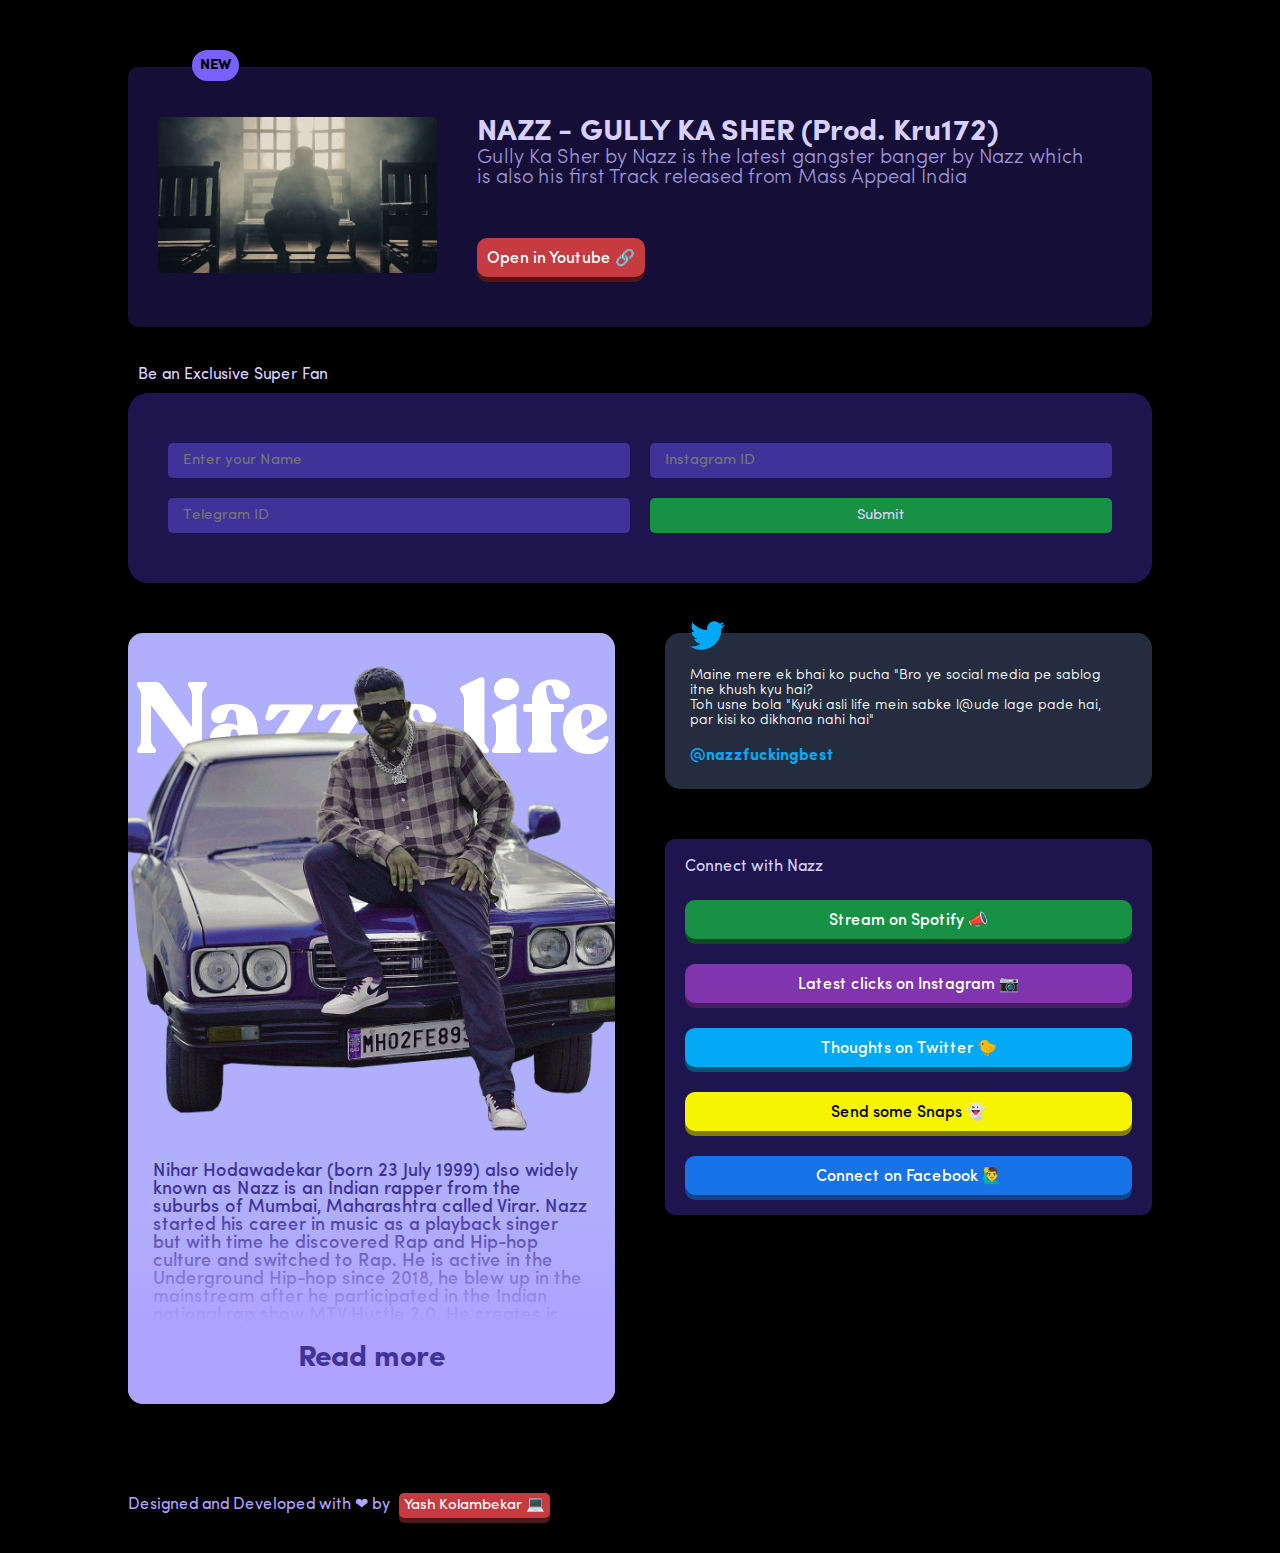
==== commit 47fde8be: "Add files via upload" ====
--- a/index.html
+++ b/index.html
@@ -23,11 +23,9 @@
           />
         </div>
         <div id="yt-details-div">
-          <p id="yt-title">Nazz - Majbooriya (Prod. Outfly)</p>
+          <p id="yt-title">NAZZ - GULLY KA SHER (Prod. Kru172)</p>
           <p id="yt-description">
-            Majbooriya by Nazz is a new school emotional hiphop track which
-            talks about the side of life he has missed while pursuing his
-            musical journey
+            Gully Ka Sher by Nazz is the latest gangster banger by Nazz which is also his first Track released from Mass Appeal India
           </p>
           <div class="count-btn" id="yt-bt-div">
             <p>Open in Youtube 🔗</p>
@@ -40,7 +38,7 @@
       <form action="https://io.yash.codes/nazzmusicme/superfanform/" method="post">
         <input required type="text" name="name" placeholder="Enter your Name" />
         <input required type="text" name="insta" placeholder="Instagram ID" />
-        <input type="text" name="telegram" placeholder="Telegram ID" />
+        <input required type="text" name="telegram" placeholder="Telegram ID" />
         <input type="submit" name="submit" id="" />
       </form>
     </div>
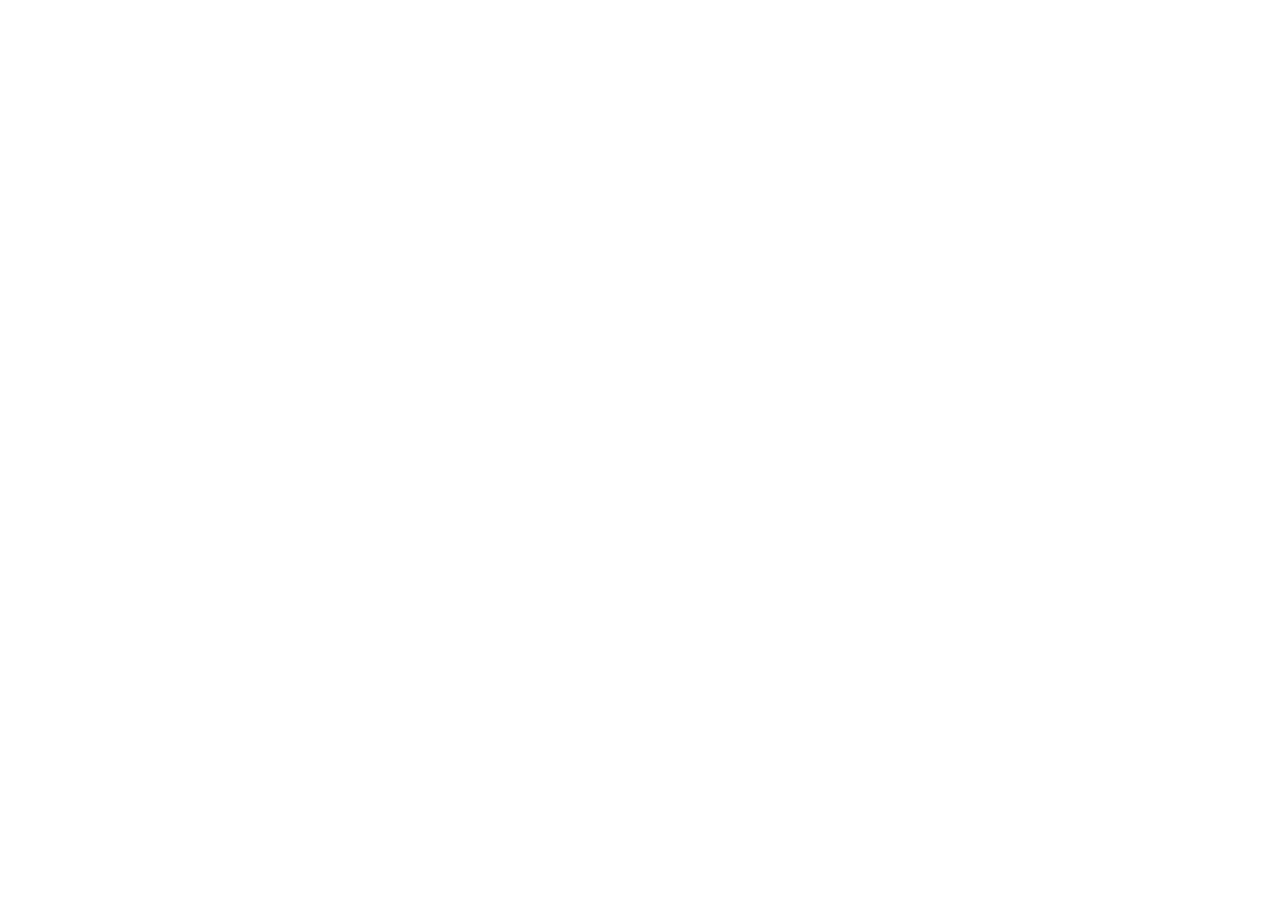
==== commit f0e5f2df: "removed all files and added redirect" ====
--- a/index.html
+++ b/index.html
@@ -1,117 +1,14 @@
 <!DOCTYPE html>
 <html lang="en">
-  <head>
-    <meta charset="UTF-8" />
-    <meta http-equiv="X-UA-Compatible" content="IE=edge" />
-    <meta name="viewport" content="width=device-width, initial-scale=1.0" />
-    <title>Nazz</title>
-    <link rel="stylesheet" href="assets/fonts/stylesheet.css" />
-    <link rel="stylesheet" href="style.css" />
-    <link rel="stylesheet" href="style-425.css" />
-  </head>
-  <body>
-    <div id="div-1">
-      <div id="yt-head">
-        <p id="yt-head-1">NEW</p>
-      </div>
-      <div id="youtube-wrap">
-        <div id="thumbnail-div">
-          <img
-            id="yt-thumb"
-            src="assets/images/majborriyathumb.jpg"
-            alt="Youtube Thumbnail"
-          />
-        </div>
-        <div id="yt-details-div">
-          <p id="yt-title">NAZZ - GULLY KA SHER (Prod. Kru172)</p>
-          <p id="yt-description">
-            Gully Ka Sher by Nazz is the latest gangster banger by Nazz which is also his first Track released from Mass Appeal India
-          </p>
-          <div class="count-btn" id="yt-bt-div">
-            <p>Open in Youtube 🔗</p>
-          </div>
-        </div>
-      </div>
-    </div>
-    <div id="div-3">
-      <p>Be an Exclusive Super Fan</p>
-      <form action="https://io.yash.codes/nazzmusicme/superfanform/" method="post">
-        <input required type="text" name="name" placeholder="Enter your Name" />
-        <input required type="text" name="insta" placeholder="Instagram ID" />
-        <input required type="text" name="telegram" placeholder="Telegram ID" />
-        <input type="submit" name="submit" id="" />
-      </form>
-    </div>
-    <div id="div-2">
-      <div>
-        <div id="bio-wrap">
-          <div id="bio-img-div">
-            <img
-              id="bio-img"
-              src="assets/images/nazzwithcarcropped.png"
-              alt=""
-              srcset=""
-            />
-            <div id="bio-text-div">
-              <p id="bio-img-text">Nazz's life</p>
-            </div>
-          </div>
-          <div id="bio-info">
-            <p id="bio-text-1">
-              Nihar Hodawadekar (born 23 July 1999) also widely known as Nazz is
-              an Indian rapper from the suburbs of Mumbai, Maharashtra called
-              Virar. Nazz started his career in music as a playback singer but
-              with time he discovered Rap and Hip-hop culture and switched to
-              Rap. He is active in the Underground Hip-hop since 2018, he blew
-              up in the mainstream after he participated in the Indian national
-              rap show MTV Hustle 2.0. He creates is music across various
-              sub-genres of Hihop and is a prominent veteran of Mumbai
-              Underground Hip-hop scene.
-            </p>
-          </div>
-          <div class="count-btn" id="read-more-div">
-            <p id="read-more">Read more</p>
-          </div>
-        </div>
-      </div>
-
-      <div>
-        <div id="tweet-wrap">
-          <img
-            id="d2-t-icon"
-            src="assets/images/twitter.png"
-            alt=""
-            srcset=""
-          />
-          <p id="tweet-text">
-            Maine mere ek bhai ko pucha "Bro ye social media pe sablog itne
-            khush kyu hai? <br />Toh usne bola "Kyuki asli life mein sabke l@ude
-            lage pade hai, par kisi ko dikhana nahi hai"
-          </p>
-          <a href="https://twitter.com/nazzfuckingbest"
-            ><p id="twt-name">@nazzfuckingbest</p></a
-          >
-        </div>
-
-        <div id="social-wrap">
-          <p>Connect with Nazz</p>
-          <div>
-            <div class="count-btn soc-button"><p>Stream on Spotify 📣</p></div>
-            <div class="count-btn soc-button"><p>Latest clicks on Instagram 📷</p></div>
-            <div class="count-btn soc-button"><p>Thoughts on Twitter 🐤</p></div>
-            <div class="count-btn soc-button"><p>Send some Snaps 👻</p></div>
-            <div class="count-btn soc-button"><p>Connect on Facebook 🙋‍♂️</p></div>
-          </div>
-        </div>
-      </div>
-    </div>
-    <div id="footer">
-      Designed and Developed with ❤ by <span class="count-btn" id="yash">Yash Kolambekar 💻</span>
-    </div>
-    <div id="message">
-      <div class="m-m suc">Submitted Succesfully</div>
-      <div class="m-m fail">Submission Failed</div>
-    </div>
-  </body>
-  <script src="script.js"></script>
-</html>
+<head>
+    <meta charset="UTF-8">
+    <meta name="viewport" content="width=device-width, initial-scale=1.0">
+    <title>Document</title>
+    <script>
+        window.location.replace('http://nazz.in');
+    </script>
+</head>
+<body>
+    
+</body>
+</html>